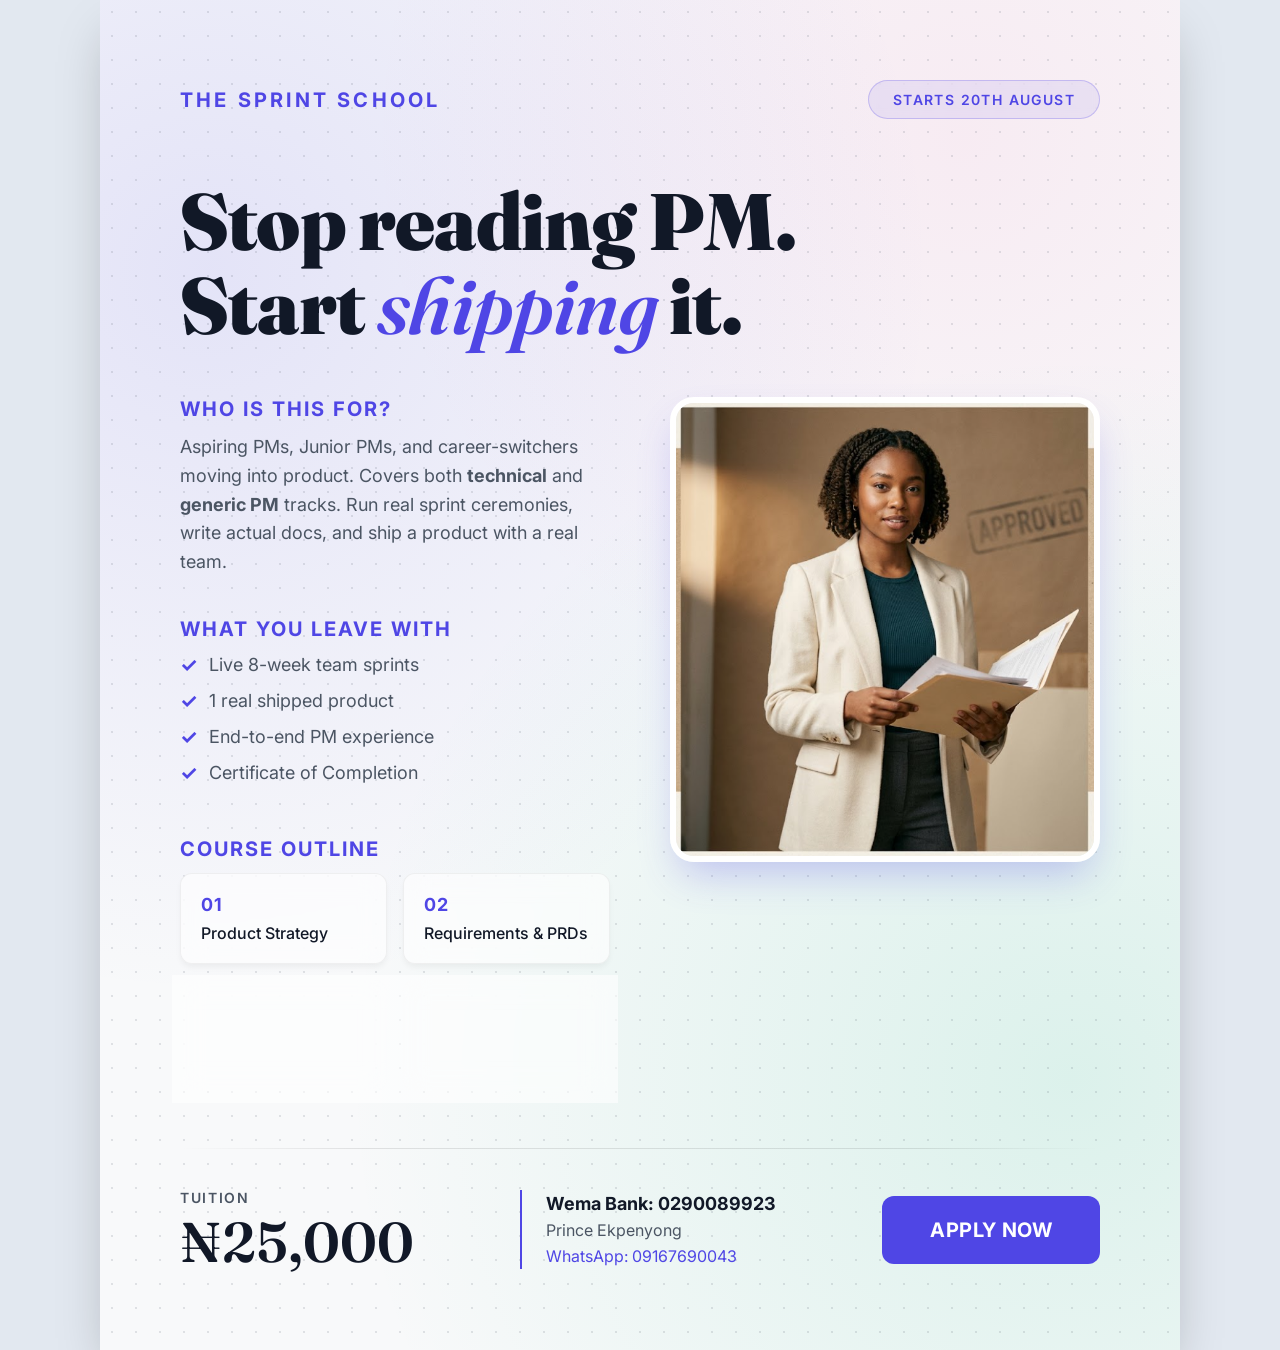
==== flyer.html @ b4dc7dcd "new cohort" ====
<!DOCTYPE html>
<html lang="en">
<head>
<meta charset="UTF-8">
<meta name="viewport" content="width=device-width, initial-scale=1.0">
<title>The Sprint Cohort</title>
<link rel="preconnect" href="https://fonts.googleapis.com">
<link rel="preconnect" href="https://fonts.gstatic.com" crossorigin>
<link href="https://fonts.googleapis.com/css2?family=Fraunces:opsz,wght@9..144,300;9..144,600;9..144,900&family=Inter:wght@400;500;600;700&display=swap" rel="stylesheet">
<style>
  :root {
    --bg-1: #F8F9FA;
    --bg-2: #E9ECEF;
    --cream: #111827;
    --gold: #4F46E5;
    --muted: #4B5563;
  }
  * { box-sizing: border-box; margin: 0; padding: 0; }
  body {
    display: flex; align-items: center; justify-content: center;
    min-height: 100vh; background: #E2E8F0;
    font-family: 'Inter', sans-serif;
  }

  /* Fixed single-screen canvas — screenshot-ready */
  .flyer {
    width: 1080px; height: 1350px;
    background-color: var(--bg-1);
    background-image: 
      radial-gradient(rgba(75, 85, 99, 0.15) 1px, transparent 1px),
      radial-gradient(circle at 10% 20%, rgba(79, 70, 229, 0.12), transparent 50%),
      radial-gradient(circle at 90% 80%, rgba(16, 185, 129, 0.12), transparent 50%),
      radial-gradient(circle at 80% 10%, rgba(236, 72, 153, 0.08), transparent 40%);
    background-size: 24px 24px, 100% 100%, 100% 100%, 100% 100%;
    background-position: 0 0, 0 0, 0 0, 0 0;
    color: var(--cream);
    display: flex; flex-direction: column; justify-content: space-between;
    padding: 80px;
    position: relative;
    overflow: hidden;
    box-shadow: 0 25px 50px -12px rgba(0, 0, 0, 0.25);
  }

  .top { display: flex; justify-content: space-between; align-items: center; }
  
  .brand {
    font-family: 'Inter', sans-serif; font-weight: 700; font-size: 20px;
    letter-spacing: 0.16em; text-transform: uppercase; color: var(--gold);
  }

  .weeks-badge {
    font-family: 'Inter', sans-serif; font-weight: 600; font-size: 14px;
    letter-spacing: 0.1em; text-transform: uppercase; color: var(--gold);
    background: rgba(79, 70, 229, 0.08);
    border: 1px solid rgba(79, 70, 229, 0.25); 
    border-radius: 999px;
    padding: 10px 24px;
    backdrop-filter: blur(4px);
  }

  .main-content {
    margin-top: 60px;
    flex-grow: 1;
    display: flex;
    flex-direction: column;
  }

  h1 {
    font-family: 'Fraunces', serif; font-weight: 900; font-size: 80px;
    line-height: 1.05; letter-spacing: -0.01em;
    margin-bottom: 50px;
  }
  h1 .accent { color: var(--gold); font-style: italic; font-weight: 600; }

  .content-split {
    display: grid;
    grid-template-columns: 1fr 1fr;
    gap: 60px;
    flex-grow: 1;
  }

  .text-column {
    display: flex;
    flex-direction: column;
    gap: 40px;
  }

  .info-group h3 {
    font-size: 20px;
    color: var(--gold);
    text-transform: uppercase;
    letter-spacing: 0.1em;
    margin-bottom: 12px;
    font-weight: 700;
  }
  
  .info-group p {
    font-size: 18px;
    line-height: 1.6;
    color: var(--muted);
  }

  .info-group ul {
    list-style: none;
    padding: 0;
  }
  
  .info-group ul li {
    font-size: 18px;
    color: var(--muted);
    margin-bottom: 12px;
    display: flex;
    align-items: center;
    gap: 12px;
  }
  
  .info-group ul li::before {
    content: "✓";
    color: var(--gold);
    font-weight: bold;
    font-size: 20px;
  }

  .outline-steps {
    display: grid;
    grid-template-columns: 1fr 1fr;
    gap: 16px;
  }

  .step {
    background: rgba(255, 255, 255, 0.6);
    border: 1px solid rgba(0, 0, 0, 0.05);
    backdrop-filter: blur(12px);
    box-shadow: 0 4px 6px -1px rgba(0, 0, 0, 0.05);
    padding: 20px;
    border-radius: 12px;
    font-size: 16px;
    font-weight: 500;
    display: flex;
    align-items: flex-start;
    flex-direction: column;
    gap: 8px;
    color: var(--cream);
  }

  .step span {
    color: var(--gold);
    font-weight: 700;
    font-size: 18px;
    letter-spacing: 0.05em;
  }

  .image-column {
    display: flex;
    align-items: flex-start;
    justify-content: center;
  }

  .featured-img {
    width: 100%;
    max-height: 650px;
    object-fit: cover;
    border-radius: 24px;
    box-shadow: 0 20px 40px -10px rgba(79, 70, 229, 0.3);
    border: 6px solid #FFFFFF;
  }

  .bottom-area {
    margin-top: 20px;
  }

  .divider {
    height: 1px; width: 100%; 
    background: linear-gradient(90deg, transparent, rgba(0,0,0,0.1) 20%, rgba(0,0,0,0.1) 80%, transparent);
    margin-bottom: 40px;
  }

  .bottom { display: flex; align-items: center; justify-content: space-between; }

  .price-block .label {
    font-family: 'Inter', sans-serif; font-weight: 600; font-size: 14px;
    letter-spacing: 0.12em; text-transform: uppercase; color: var(--muted); margin-bottom: 8px;
  }
  .price-block .price {
    font-family: 'Fraunces', serif; font-weight: 600; font-size: 56px; color: var(--cream); line-height: 1;
  }

  .payment-info {
    font-size: 16px;
    line-height: 1.6;
    color: var(--muted);
    border-left: 2px solid var(--gold);
    padding-left: 24px;
  }

  .payment-info strong {
    color: var(--cream);
    font-size: 18px;
  }

  .cta {
    font-family: 'Inter', sans-serif; font-weight: 700; font-size: 20px;
    background: var(--gold); color: #FFFFFF;
    padding: 22px 48px; border-radius: 12px;
    letter-spacing: 0.02em;
    text-transform: uppercase;
  }
</style>
</head>
<body>

<div class="flyer">
  <div class="top">
    <div class="brand">The Sprint School</div>
    <div class="weeks-badge">Starts 20th August</div>
  </div>

  <div class="main-content">
    <h1>Stop reading PM.<br>Start <span class="accent">shipping</span> it.</h1>
    
    <div class="content-split">
      <div class="text-column">
        <div class="info-group">
          <h3>Who Is This For?</h3>
          <p>Aspiring PMs, Junior PMs, and career-switchers moving into product. Covers both <b>technical</b> and <b>generic PM</b> tracks. Run real sprint ceremonies, write actual docs, and ship a product with a real team.</p>
        </div>
        
        <div class="info-group">
          <h3>What You Leave With</h3>
          <ul>
            <li>Live 8-week team sprints</li>
            <li>1 real shipped product</li>
            <li>End-to-end PM experience</li>
            <li>Certificate of Completion</li>
          </ul>
        </div>
        
        <div class="info-group">
          <h3>Course Outline</h3>
          <div class="outline-steps">
            <div class="step"><span>01</span> Product Strategy</div>
            <div class="step"><span>02</span> Requirements & PRDs</div>
            <div class="step"><span>03</span> Design Docs</div>
            <div class="step"><span>04</span> Engineering & Release</div>
          </div>
        </div>
      </div>

      <div class="image-column">
        <!-- Incorporating the user's Flyer.png image -->
        <img src="Flyer.png" class="featured-img" alt="The Sprint Cohort Flyer Image">
      </div>
    </div>
  </div>

  <div class="bottom-area">
    <div class="divider"></div>
    <div class="bottom">
      <div class="price-block">
        <div class="label">Tuition</div>
        <div class="price">₦25,000</div>
      </div>
      <div class="payment-info">
        <strong>Wema Bank: 0290089923</strong><br>
        Prince Ekpenyong<br>
        <span style="color: var(--gold);">WhatsApp: 09167690043</span>
      </div>
      <div class="cta">Apply Now</div>
    </div>
  </div>
</div>

</body>
</html>
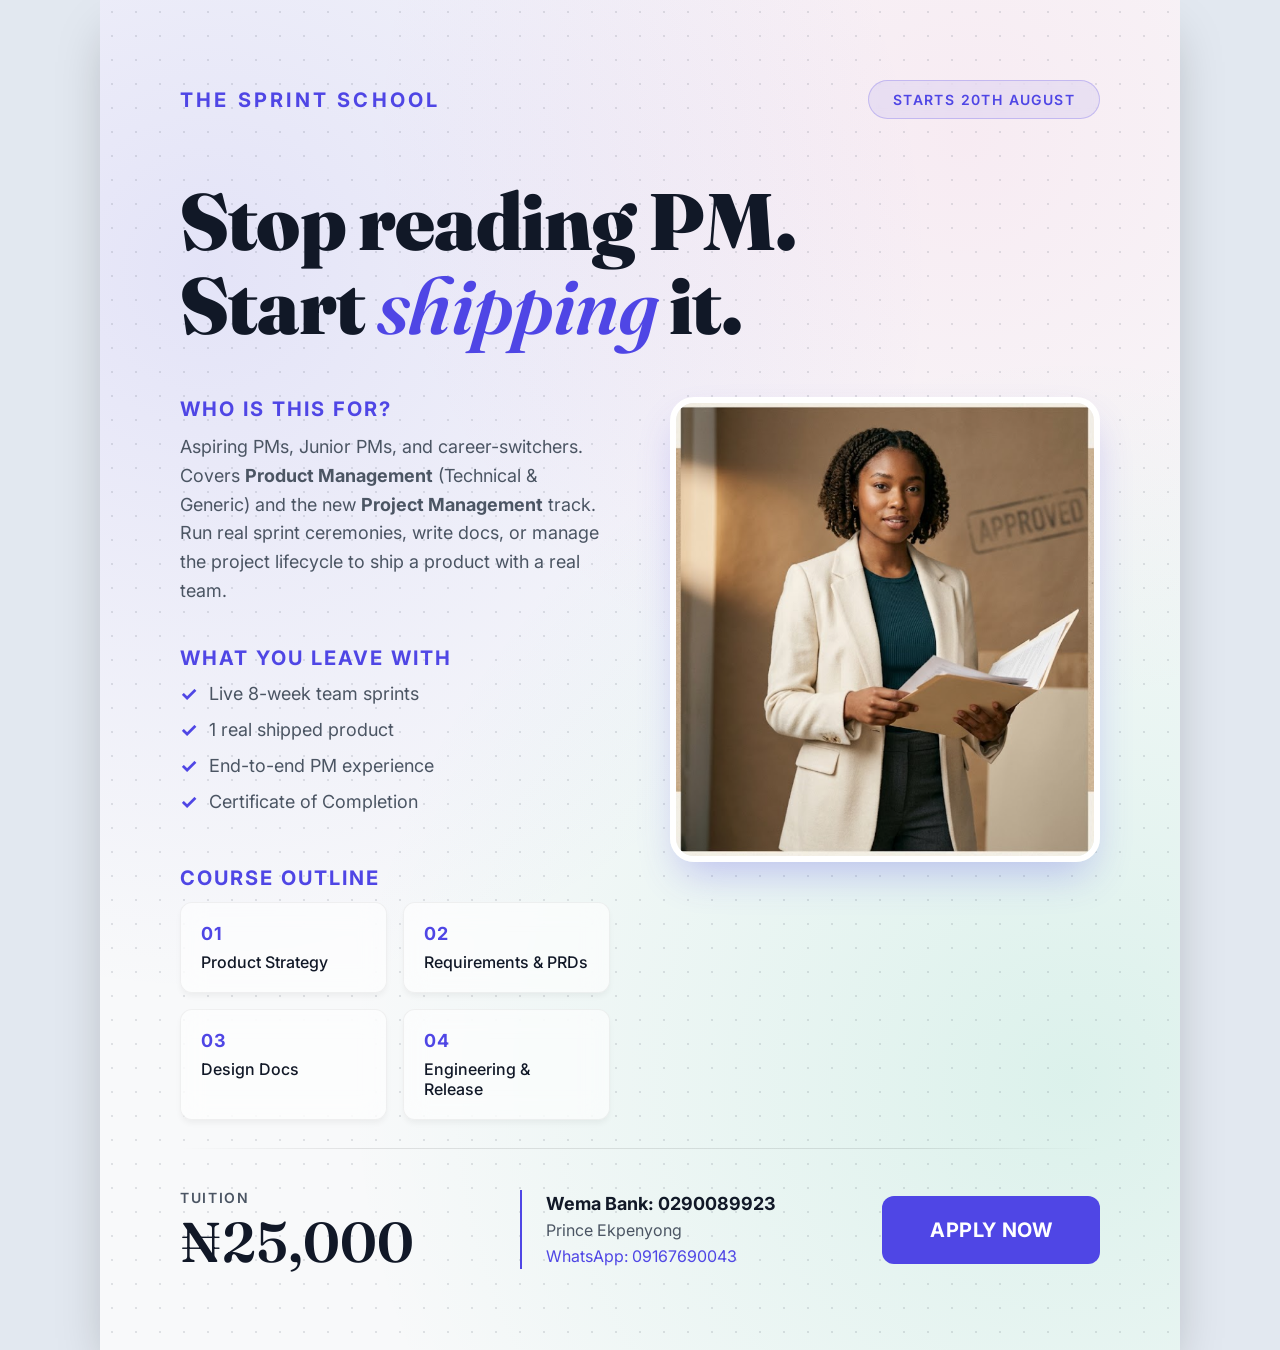
==== commit b58566e2: "new cohort" ====
--- a/flyer.html
+++ b/flyer.html
@@ -222,7 +222,7 @@
       <div class="text-column">
         <div class="info-group">
           <h3>Who Is This For?</h3>
-          <p>Aspiring PMs, Junior PMs, and career-switchers moving into product. Covers both <b>technical</b> and <b>generic PM</b> tracks. Run real sprint ceremonies, write actual docs, and ship a product with a real team.</p>
+          <p>Aspiring PMs, Junior PMs, and career-switchers. Covers <b>Product Management</b> (Technical & Generic) and the new <b>Project Management</b> track. Run real sprint ceremonies, write docs, or manage the project lifecycle to ship a product with a real team.</p>
         </div>
         
         <div class="info-group">
